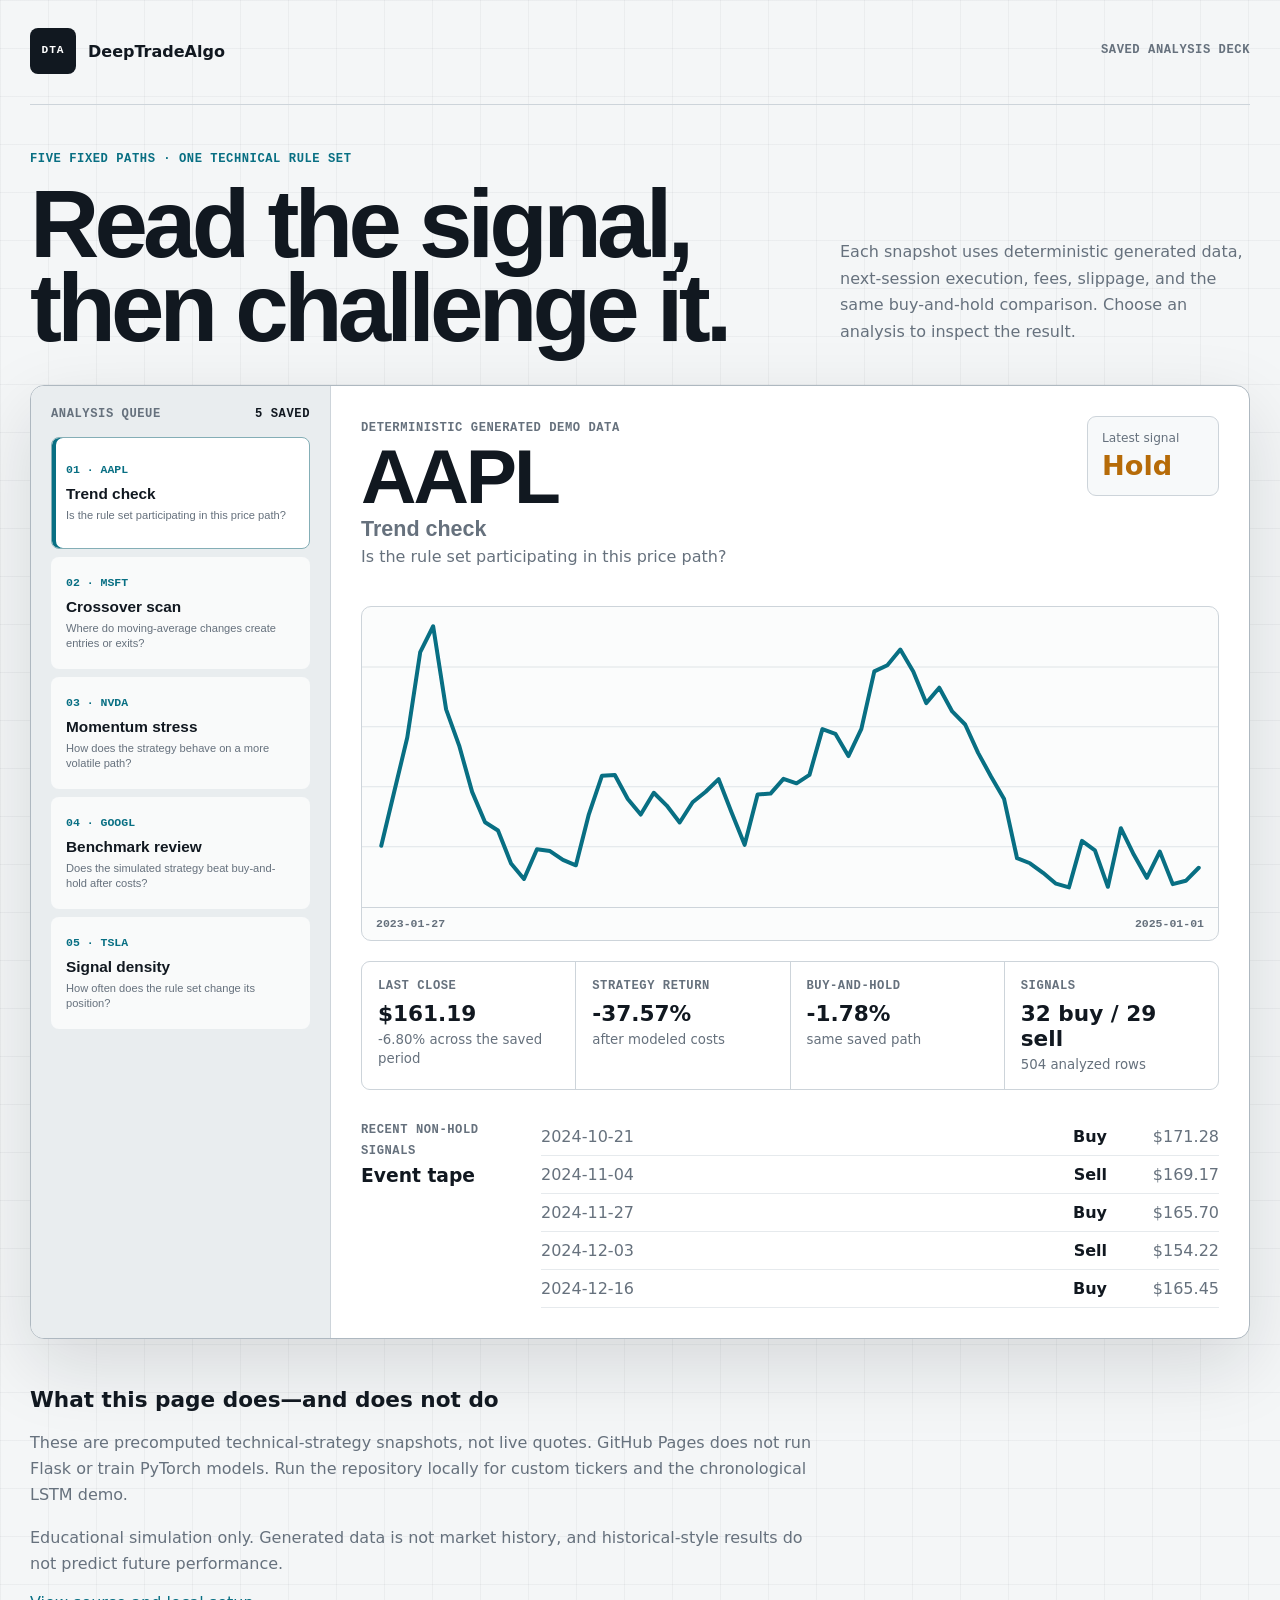
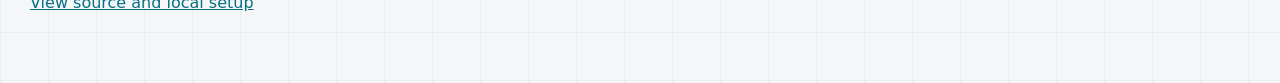
==== docs/demo/index.html @ e8e804de "Add five-analysis Pages demo" ====
<!doctype html>
<html lang="en">
<head>
  <meta charset="utf-8">
  <meta name="viewport" content="width=device-width, initial-scale=1">
  <meta name="description" content="Five saved DeepTradeAlgo technical-analysis snapshots.">
  <title>DeepTradeAlgo · Five saved analyses</title>
  <link rel="stylesheet" href="./styles.css">
  <script src="./app.js" defer></script>
</head>
<body>
  <main class="shell">
    <header class="masthead">
      <a class="brand" href="./" aria-label="DeepTradeAlgo home">
        <span class="brand-mark" aria-hidden="true">DTA</span>
        <span>DeepTradeAlgo</span>
      </a>
      <span class="mode">Saved analysis deck</span>
    </header>

    <section class="hero">
      <div>
        <p class="kicker">Five fixed paths · one technical rule set</p>
        <h1>Read the signal, then challenge it.</h1>
      </div>
      <p class="hero-copy">Each snapshot uses deterministic generated data, next-session execution, fees, slippage, and the same buy-and-hold comparison. Choose an analysis to inspect the result.</p>
    </section>

    <section class="analysis-shell" aria-label="Five saved analyses">
      <nav class="analysis-rail" aria-label="Saved analysis prompts">
        <div class="rail-heading">
          <span>Analysis queue</span>
          <strong>5 saved</strong>
        </div>
        <div id="analysis-list">
          <span class="loading">Loading analyses…</span>
        </div>
      </nav>

      <article class="analysis-panel" aria-live="polite">
        <header class="analysis-header">
          <div>
            <span id="analysis-source" class="data-source">—</span>
            <h2><span id="ticker">—</span> <small id="analysis-title">—</small></h2>
            <p id="analysis-prompt">Loading saved analysis…</p>
          </div>
          <div id="signal" class="signal hold">
            <span>Latest signal</span>
            <strong>—</strong>
          </div>
        </header>

        <div class="chart-wrap">
          <svg id="price-chart" viewBox="0 0 800 280" role="img" aria-labelledby="chart-title chart-description">
            <title id="chart-title">Saved closing-price path</title>
            <desc id="chart-description">A line chart of deterministic generated closing prices.</desc>
            <g class="grid-lines" aria-hidden="true"></g>
            <polyline id="price-line" points=""></polyline>
          </svg>
          <div class="chart-range" aria-hidden="true"><span id="period-start">—</span><span id="period-end">—</span></div>
        </div>

        <dl class="metrics">
          <div><dt>Last close</dt><dd id="last-close">—</dd><small id="price-change">—</small></div>
          <div><dt>Strategy return</dt><dd id="strategy-return">—</dd><small>after modeled costs</small></div>
          <div><dt>Buy-and-hold</dt><dd id="benchmark-return">—</dd><small>same saved path</small></div>
          <div><dt>Signals</dt><dd id="signal-count">—</dd><small id="row-count">—</small></div>
        </dl>

        <section class="event-tape" aria-labelledby="event-heading">
          <div>
            <span>Recent non-hold signals</span>
            <h3 id="event-heading">Event tape</h3>
          </div>
          <ol id="event-list"></ol>
        </section>
      </article>
    </section>

    <section class="method">
      <h2>What this page does—and does not do</h2>
      <p>These are precomputed technical-strategy snapshots, not live quotes. GitHub Pages does not run Flask or train PyTorch models. Run the repository locally for custom tickers and the chronological LSTM demo.</p>
      <p>Educational simulation only. Generated data is not market history, and historical-style results do not predict future performance.</p>
      <a href="https://github.com/gauravsdama/deepTradeAlgo">View source and local setup</a>
    </section>
  </main>
</body>
</html>
---- docs/demo/styles.css ----
:root {
  color-scheme: light;
  --ink: #111820;
  --muted: #66717d;
  --paper: #f4f6f7;
  --surface: #ffffff;
  --line: #cdd4da;
  --cyan: #086f83;
  --cyan-soft: #d7eef2;
  --amber: #b66b08;
  --red: #ad3c35;
  --green: #1d7a50;
  --shadow: 0 26px 74px rgb(17 24 32 / 13%);
}

* { box-sizing: border-box; }

body {
  min-width: 320px;
  margin: 0;
  color: var(--ink);
  background:
    linear-gradient(90deg, rgb(17 24 32 / 4%) 1px, transparent 1px),
    linear-gradient(rgb(17 24 32 / 4%) 1px, transparent 1px),
    var(--paper);
  background-size: 48px 48px;
  font-family: "Avenir Next", Avenir, system-ui, -apple-system, sans-serif;
}

a { color: var(--cyan); }
a:focus-visible, button:focus-visible {
  outline: 3px solid rgb(8 111 131 / 28%);
  outline-offset: 3px;
}

.shell {
  width: min(1220px, calc(100% - 32px));
  margin: 0 auto;
  padding: 28px 0 72px;
}

.masthead, .brand, .hero, .analysis-header, .rail-heading, .chart-range {
  display: flex;
}

.masthead {
  align-items: center;
  justify-content: space-between;
  gap: 20px;
  padding-bottom: 30px;
}

.brand {
  align-items: center;
  gap: 12px;
  color: var(--ink);
  font-weight: 780;
  text-decoration: none;
}

.brand-mark {
  display: grid;
  width: 46px;
  height: 46px;
  place-items: center;
  border-radius: 8px;
  background: var(--ink);
  color: white;
  font: 750 0.7rem/1 ui-monospace, SFMono-Regular, Menlo, monospace;
  letter-spacing: 0.08em;
}

.mode, .kicker, .data-source, dt, .rail-heading, .event-tape > div span {
  color: var(--muted);
  font: 700 0.76rem/1.4 ui-monospace, SFMono-Regular, Menlo, monospace;
  letter-spacing: 0.045em;
  text-transform: uppercase;
}

.hero {
  align-items: end;
  justify-content: space-between;
  gap: 42px;
  padding: 46px 0 36px;
  border-top: 1px solid var(--line);
}

.kicker { margin: 0 0 14px; color: var(--cyan); }
h1, h2, h3, p { margin-top: 0; }
h1 {
  max-width: 760px;
  margin-bottom: 0;
  font-family: "Avenir Next Condensed", "Arial Narrow", sans-serif;
  font-size: clamp(3.2rem, 7.5vw, 7rem);
  font-weight: 750;
  letter-spacing: -0.05em;
  line-height: 0.87;
}

.hero-copy {
  max-width: 410px;
  margin-bottom: 4px;
  color: var(--muted);
  font-size: 1rem;
  line-height: 1.65;
}

.analysis-shell {
  display: grid;
  grid-template-columns: 300px minmax(0, 1fr);
  min-height: 720px;
  overflow: hidden;
  border: 1px solid #aeb8c0;
  border-radius: 14px;
  background: var(--surface);
  box-shadow: var(--shadow);
}

.analysis-rail {
  padding: 20px;
  border-right: 1px solid var(--line);
  background: #e9edef;
}

.rail-heading {
  justify-content: space-between;
  margin-bottom: 14px;
}

.rail-heading strong { color: var(--ink); }

#analysis-list {
  display: grid;
  gap: 8px;
}

.analysis-button {
  width: 100%;
  min-height: 112px;
  border: 1px solid transparent;
  border-radius: 8px;
  padding: 14px;
  color: var(--ink);
  background: rgb(255 255 255 / 72%);
  text-align: left;
  cursor: pointer;
}

.analysis-button span, .analysis-button strong, .analysis-button small {
  display: block;
}

.analysis-button span {
  color: var(--cyan);
  font: 750 0.72rem/1.3 ui-monospace, SFMono-Regular, Menlo, monospace;
}

.analysis-button strong { margin: 7px 0 5px; font-size: 0.96rem; }
.analysis-button small { color: var(--muted); line-height: 1.35; }
.analysis-button:hover, .analysis-button.active {
  border-color: #84aeb6;
  background: var(--surface);
}
.analysis-button.active { box-shadow: inset 4px 0 0 var(--cyan); }

.analysis-panel { padding: 30px; }
.analysis-header {
  align-items: flex-start;
  justify-content: space-between;
  gap: 28px;
}

.analysis-header h2 {
  margin: 4px 0 8px;
  font-family: "Avenir Next Condensed", "Arial Narrow", sans-serif;
  font-size: clamp(2.7rem, 6vw, 5rem);
  letter-spacing: -0.04em;
  line-height: 0.92;
}

.analysis-header h2 small {
  display: block;
  margin-top: 8px;
  color: var(--muted);
  font-family: "Avenir Next", Avenir, sans-serif;
  font-size: 0.28em;
  letter-spacing: 0;
}

.analysis-header p { max-width: 550px; color: var(--muted); }

.signal {
  min-width: 132px;
  border: 1px solid var(--line);
  border-radius: 9px;
  padding: 14px;
  background: #f7f9fa;
}
.signal span { display: block; color: var(--muted); font-size: 0.76rem; }
.signal strong { display: block; margin-top: 5px; font-size: 1.7rem; }
.signal.buy strong { color: var(--green); }
.signal.sell strong { color: var(--red); }
.signal.hold strong { color: var(--amber); }

.chart-wrap {
  margin-top: 24px;
  overflow: hidden;
  border: 1px solid var(--line);
  border-radius: 10px;
  background: #fbfcfc;
}

#price-chart { display: block; width: 100%; height: auto; }
.grid-lines line { stroke: #dfe5e8; stroke-width: 1; }
#price-line {
  fill: none;
  stroke: var(--cyan);
  stroke-linecap: round;
  stroke-linejoin: round;
  stroke-width: 4;
  vector-effect: non-scaling-stroke;
}

.chart-range {
  justify-content: space-between;
  padding: 10px 14px;
  border-top: 1px solid var(--line);
  color: var(--muted);
  font: 650 0.72rem/1 ui-monospace, SFMono-Regular, Menlo, monospace;
}

.metrics {
  display: grid;
  grid-template-columns: repeat(4, minmax(0, 1fr));
  gap: 1px;
  margin: 20px 0;
  overflow: hidden;
  border: 1px solid var(--line);
  border-radius: 9px;
  background: var(--line);
}

.metrics div { padding: 16px; background: var(--surface); }
.metrics dd { margin: 6px 0 3px; font-size: 1.35rem; font-weight: 780; }
.metrics small { color: var(--muted); }

.event-tape {
  display: grid;
  grid-template-columns: 160px minmax(0, 1fr);
  gap: 20px;
  padding-top: 8px;
}
.event-tape h3 { margin: 5px 0 0; }
.event-tape ol { margin: 0; padding: 0; list-style: none; }
.event-tape li {
  display: grid;
  grid-template-columns: 1fr 80px 100px;
  gap: 12px;
  padding: 9px 0;
  border-bottom: 1px solid #e6eaed;
}
.event-tape time, .event-tape span { color: var(--muted); }
.event-tape strong, .event-tape span { text-align: right; }

.method { max-width: 790px; padding-top: 48px; }
.method h2 { font-size: 1.35rem; }
.method p { color: var(--muted); line-height: 1.65; }
.loading, .error { color: var(--muted); line-height: 1.5; }
.error { color: var(--red); }

@media (max-width: 900px) {
  .hero { align-items: flex-start; flex-direction: column; }
  .analysis-shell { grid-template-columns: 1fr; }
  .analysis-rail { border-right: 0; border-bottom: 1px solid var(--line); }
  #analysis-list { grid-template-columns: repeat(5, minmax(180px, 1fr)); overflow-x: auto; }
  .analysis-button { min-height: 124px; }
}

@media (max-width: 650px) {
  .shell { width: min(100% - 20px, 1220px); padding-top: 16px; }
  .mode { max-width: 100px; text-align: right; }
  .hero { padding-top: 28px; }
  .analysis-panel { padding: 22px 16px; }
  .analysis-header { flex-direction: column; }
  .signal { width: 100%; }
  .metrics { grid-template-columns: repeat(2, minmax(0, 1fr)); }
  .event-tape { grid-template-columns: 1fr; }
  .event-tape li { grid-template-columns: 1fr 70px 92px; font-size: 0.86rem; }
}

@media (prefers-reduced-motion: no-preference) {
  .analysis-button { transition: border-color 140ms ease, background-color 140ms ease; }
}
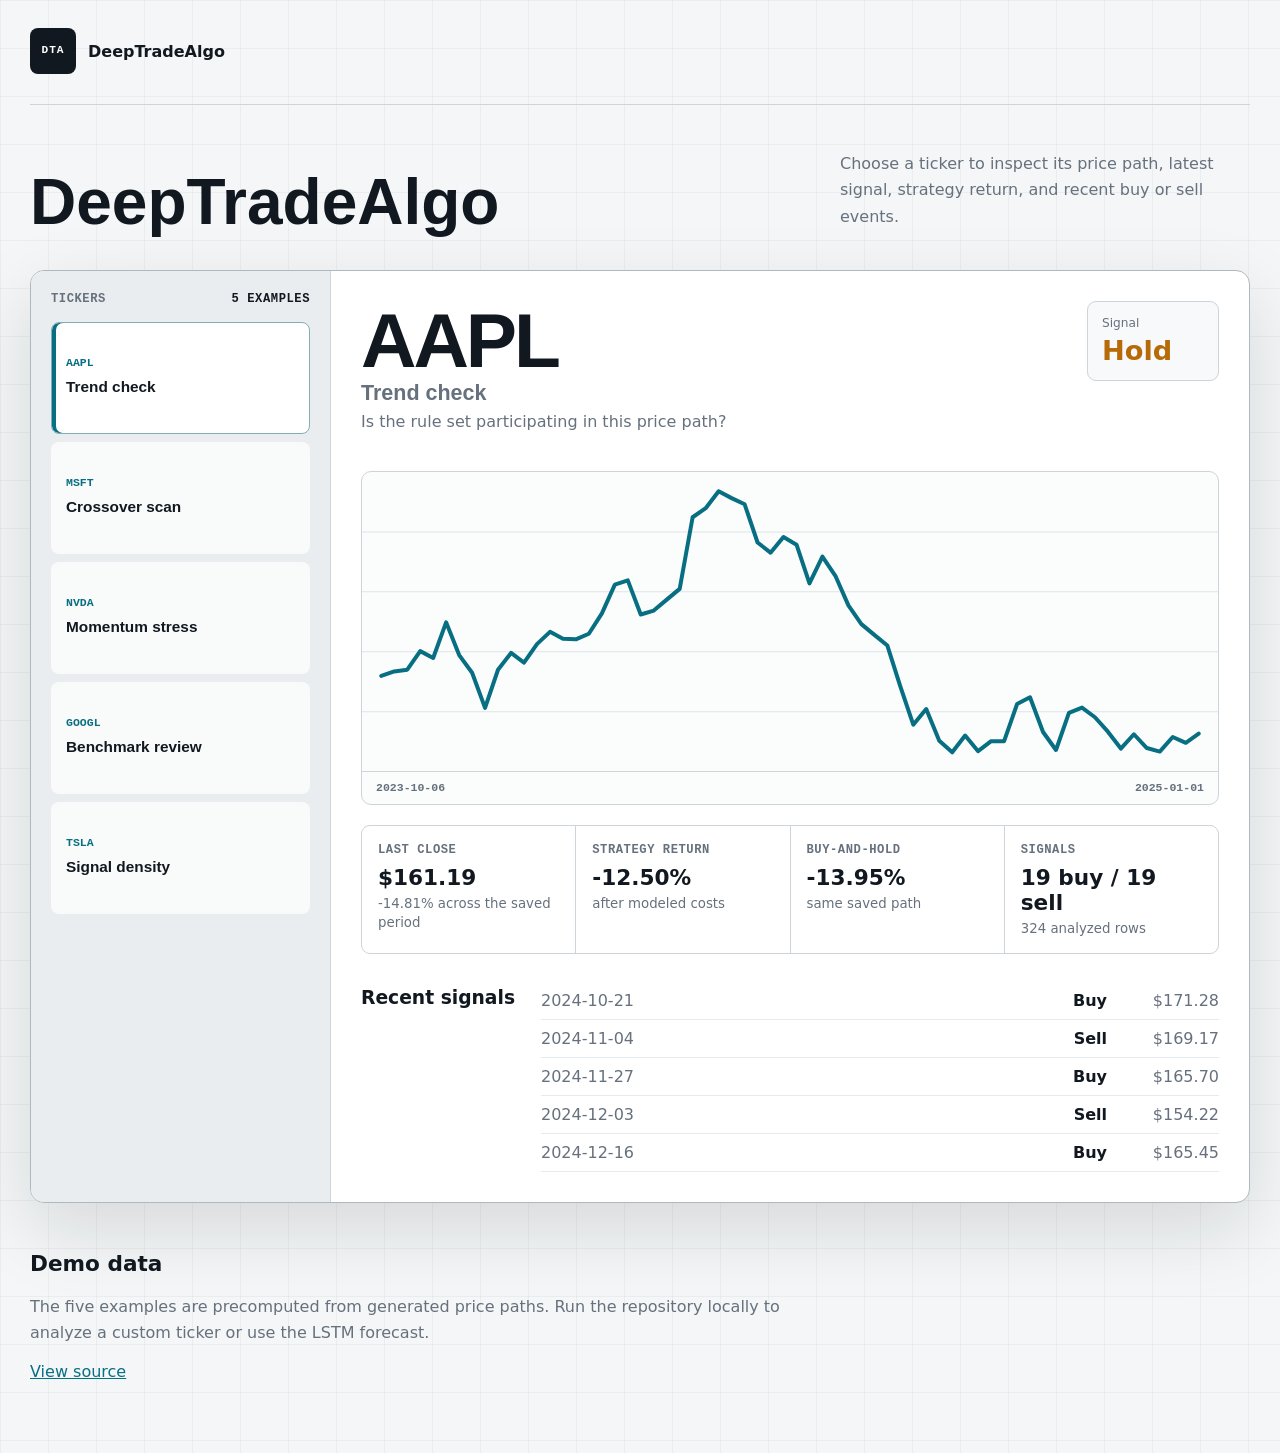
==== commit 501256de: "Harden project and simplify analysis demo" ====
--- a/docs/demo/index.html
+++ b/docs/demo/index.html
@@ -3,8 +3,9 @@
 <head>
   <meta charset="utf-8">
   <meta name="viewport" content="width=device-width, initial-scale=1">
-  <meta name="description" content="Five saved DeepTradeAlgo technical-analysis snapshots.">
-  <title>DeepTradeAlgo · Five saved analyses</title>
+  <meta name="description" content="DeepTradeAlgo technical-analysis demo.">
+  <title>DeepTradeAlgo</title>
+  <link rel="icon" href="data:,">
   <link rel="stylesheet" href="./styles.css">
   <script src="./app.js" defer></script>
 </head>
@@ -15,22 +16,20 @@
         <span class="brand-mark" aria-hidden="true">DTA</span>
         <span>DeepTradeAlgo</span>
       </a>
-      <span class="mode">Saved analysis deck</span>
     </header>
 
     <section class="hero">
       <div>
-        <p class="kicker">Five fixed paths · one technical rule set</p>
-        <h1>Read the signal, then challenge it.</h1>
+        <h1>DeepTradeAlgo</h1>
       </div>
-      <p class="hero-copy">Each snapshot uses deterministic generated data, next-session execution, fees, slippage, and the same buy-and-hold comparison. Choose an analysis to inspect the result.</p>
+      <p class="hero-copy">Choose a ticker to inspect its price path, latest signal, strategy return, and recent buy or sell events.</p>
     </section>
 
     <section class="analysis-shell" aria-label="Five saved analyses">
-      <nav class="analysis-rail" aria-label="Saved analysis prompts">
+      <nav class="analysis-rail" aria-label="Ticker selection">
         <div class="rail-heading">
-          <span>Analysis queue</span>
-          <strong>5 saved</strong>
+          <span>Tickers</span>
+          <strong>5 examples</strong>
         </div>
         <div id="analysis-list">
           <span class="loading">Loading analyses…</span>
@@ -40,12 +39,11 @@
       <article class="analysis-panel" aria-live="polite">
         <header class="analysis-header">
           <div>
-            <span id="analysis-source" class="data-source">—</span>
             <h2><span id="ticker">—</span> <small id="analysis-title">—</small></h2>
             <p id="analysis-prompt">Loading saved analysis…</p>
           </div>
           <div id="signal" class="signal hold">
-            <span>Latest signal</span>
+            <span>Signal</span>
             <strong>—</strong>
           </div>
         </header>
@@ -69,8 +67,7 @@
 
         <section class="event-tape" aria-labelledby="event-heading">
           <div>
-            <span>Recent non-hold signals</span>
-            <h3 id="event-heading">Event tape</h3>
+            <h3 id="event-heading">Recent signals</h3>
           </div>
           <ol id="event-list"></ol>
         </section>
@@ -78,10 +75,9 @@
     </section>
 
     <section class="method">
-      <h2>What this page does—and does not do</h2>
-      <p>These are precomputed technical-strategy snapshots, not live quotes. GitHub Pages does not run Flask or train PyTorch models. Run the repository locally for custom tickers and the chronological LSTM demo.</p>
-      <p>Educational simulation only. Generated data is not market history, and historical-style results do not predict future performance.</p>
-      <a href="https://github.com/gauravsdama/deepTradeAlgo">View source and local setup</a>
+      <h2>Demo data</h2>
+      <p>The five examples are precomputed from generated price paths. Run the repository locally to analyze a custom ticker or use the LSTM forecast.</p>
+      <a href="https://github.com/gauravsdama/deepTradeAlgo">View source</a>
     </section>
   </main>
 </body>
--- a/docs/demo/styles.css
+++ b/docs/demo/styles.css
@@ -91,10 +91,10 @@
   max-width: 760px;
   margin-bottom: 0;
   font-family: "Avenir Next Condensed", "Arial Narrow", sans-serif;
-  font-size: clamp(3.2rem, 7.5vw, 7rem);
+  font-size: clamp(2.4rem, 5vw, 4rem);
   font-weight: 750;
-  letter-spacing: -0.05em;
-  line-height: 0.87;
+  letter-spacing: 0;
+  line-height: 1;
 }
 
 .hero-copy {
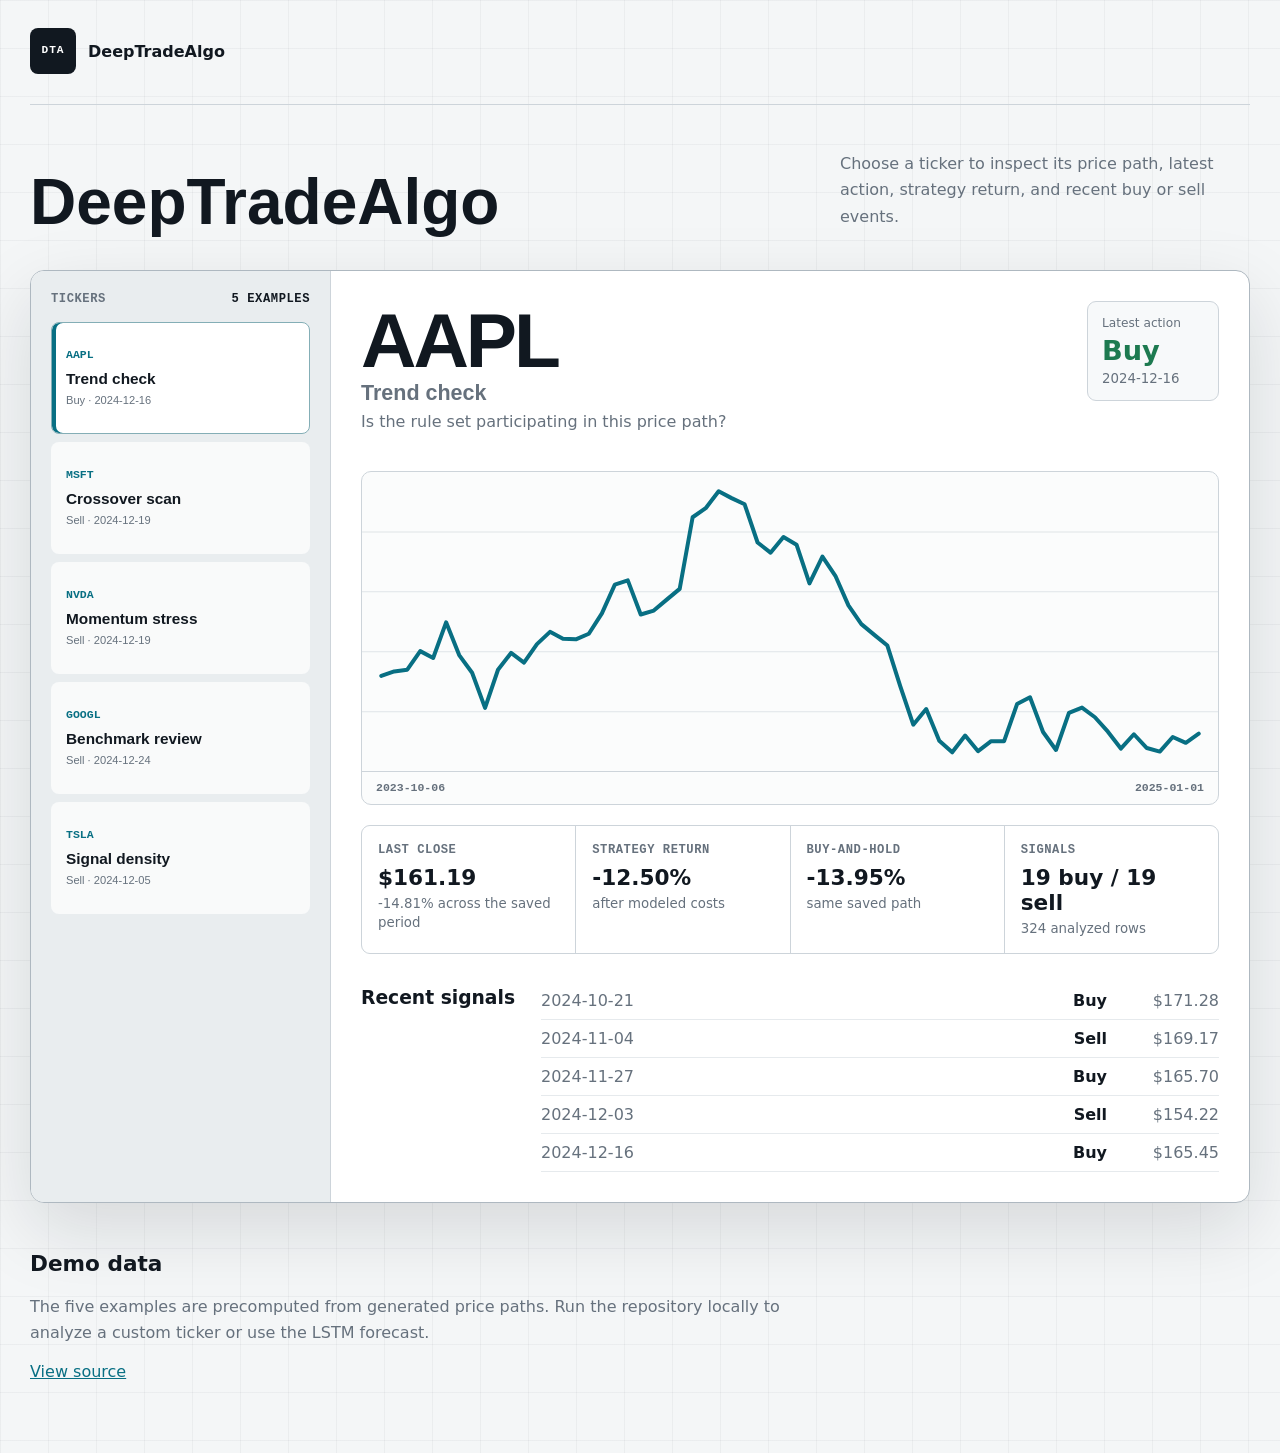
==== commit 98b20ce6: "Show actionable signals in static demo" ====
--- a/docs/demo/index.html
+++ b/docs/demo/index.html
@@ -22,7 +22,7 @@
       <div>
         <h1>DeepTradeAlgo</h1>
       </div>
-      <p class="hero-copy">Choose a ticker to inspect its price path, latest signal, strategy return, and recent buy or sell events.</p>
+      <p class="hero-copy">Choose a ticker to inspect its price path, latest action, strategy return, and recent buy or sell events.</p>
     </section>
 
     <section class="analysis-shell" aria-label="Five saved analyses">
@@ -42,9 +42,10 @@
             <h2><span id="ticker">—</span> <small id="analysis-title">—</small></h2>
             <p id="analysis-prompt">Loading saved analysis…</p>
           </div>
-          <div id="signal" class="signal hold">
-            <span>Signal</span>
+          <div id="signal" class="signal">
+            <span>Latest action</span>
             <strong>—</strong>
+            <small id="signal-date">—</small>
           </div>
         </header>
 
--- a/docs/demo/styles.css
+++ b/docs/demo/styles.css
@@ -163,7 +163,10 @@
 }
 .analysis-button.active { box-shadow: inset 4px 0 0 var(--cyan); }
 
-.analysis-panel { padding: 30px; }
+.analysis-panel {
+  min-width: 0;
+  padding: 30px;
+}
 .analysis-header {
   align-items: flex-start;
   justify-content: space-between;
@@ -198,9 +201,10 @@
 }
 .signal span { display: block; color: var(--muted); font-size: 0.76rem; }
 .signal strong { display: block; margin-top: 5px; font-size: 1.7rem; }
+.signal small { display: block; margin-top: 5px; color: var(--muted); }
 .signal.buy strong { color: var(--green); }
 .signal.sell strong { color: var(--red); }
-.signal.hold strong { color: var(--amber); }
+.signal.no-action strong { color: var(--amber); }
 
 .chart-wrap {
   margin-top: 24px;
@@ -270,7 +274,7 @@
 
 @media (max-width: 900px) {
   .hero { align-items: flex-start; flex-direction: column; }
-  .analysis-shell { grid-template-columns: 1fr; }
+  .analysis-shell { grid-template-columns: minmax(0, 1fr); }
   .analysis-rail { border-right: 0; border-bottom: 1px solid var(--line); }
   #analysis-list { grid-template-columns: repeat(5, minmax(180px, 1fr)); overflow-x: auto; }
   .analysis-button { min-height: 124px; }
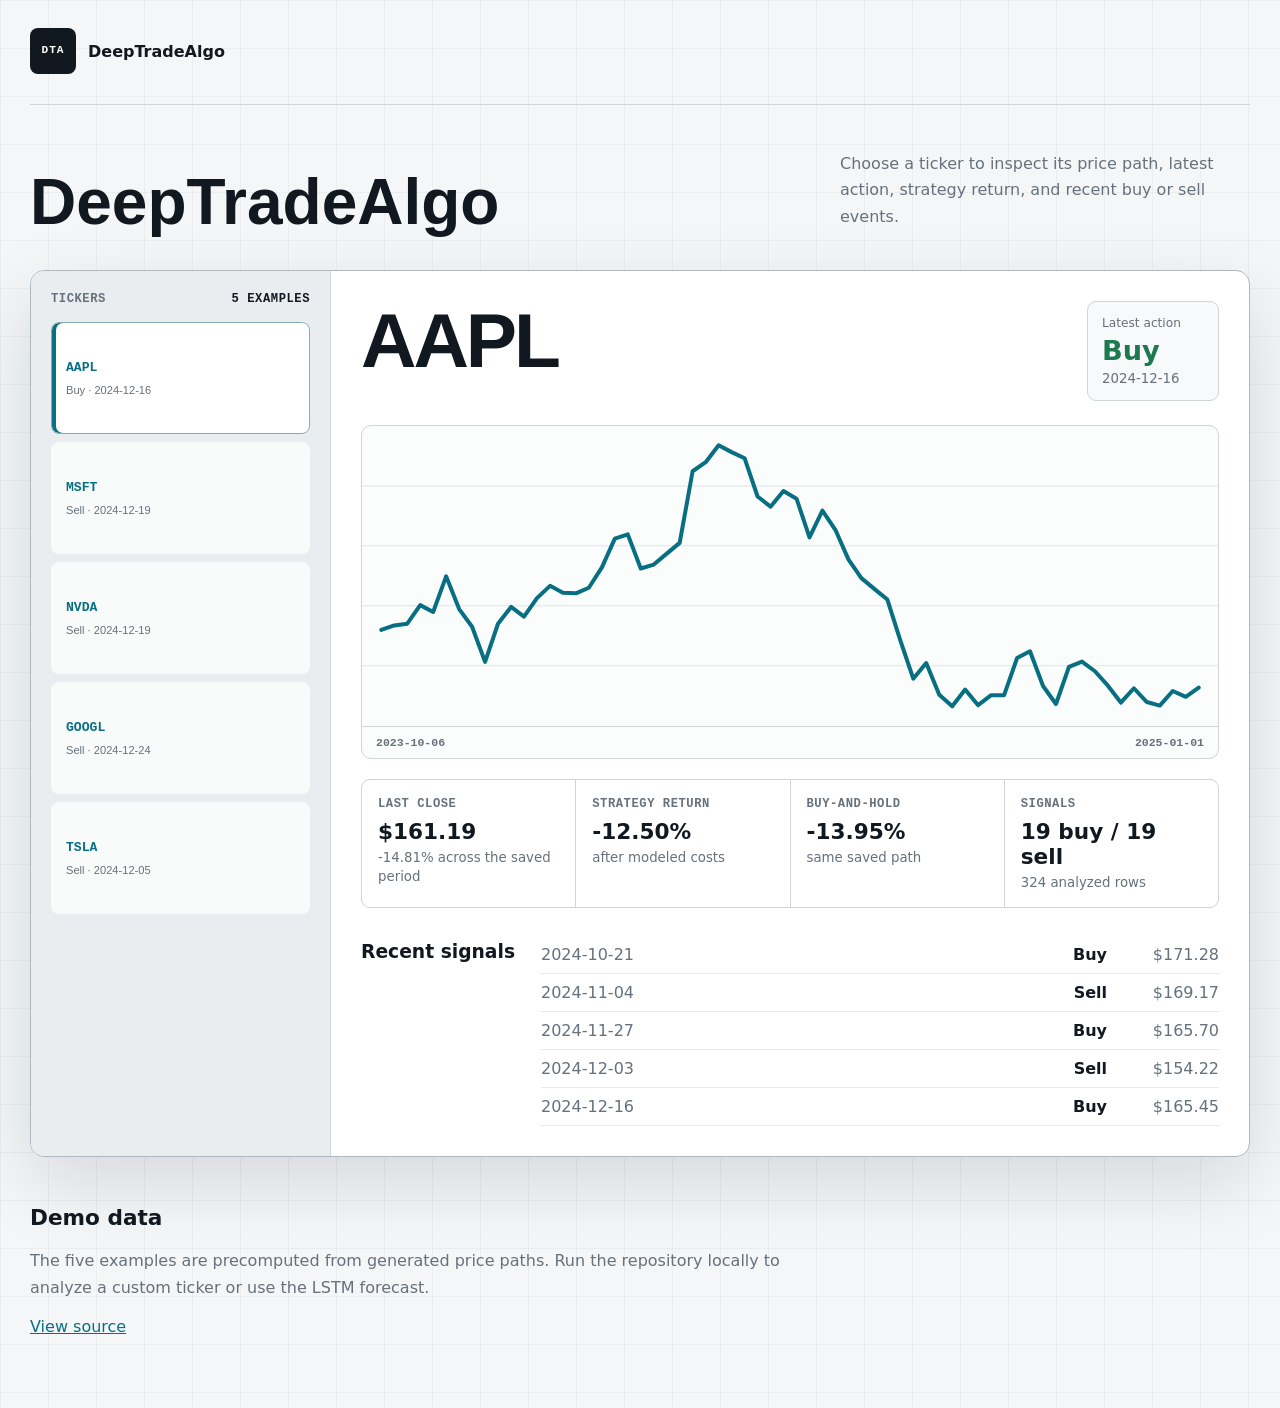
==== commit 4e7d0f07: "Remove artificial ticker scenarios" ====
--- a/docs/demo/index.html
+++ b/docs/demo/index.html
@@ -39,8 +39,7 @@
       <article class="analysis-panel" aria-live="polite">
         <header class="analysis-header">
           <div>
-            <h2><span id="ticker">—</span> <small id="analysis-title">—</small></h2>
-            <p id="analysis-prompt">Loading saved analysis…</p>
+            <h2 id="ticker">—</h2>
           </div>
           <div id="signal" class="signal">
             <span>Latest action</span>
--- a/docs/demo/styles.css
+++ b/docs/demo/styles.css
@@ -146,16 +146,15 @@
   cursor: pointer;
 }
 
-.analysis-button span, .analysis-button strong, .analysis-button small {
+.analysis-button strong, .analysis-button small {
   display: block;
 }
 
-.analysis-button span {
+.analysis-button strong {
+  margin-bottom: 7px;
   color: var(--cyan);
-  font: 750 0.72rem/1.3 ui-monospace, SFMono-Regular, Menlo, monospace;
-}
-
-.analysis-button strong { margin: 7px 0 5px; font-size: 0.96rem; }
+  font: 750 0.82rem/1.3 ui-monospace, SFMono-Regular, Menlo, monospace;
+}
 .analysis-button small { color: var(--muted); line-height: 1.35; }
 .analysis-button:hover, .analysis-button.active {
   border-color: #84aeb6;
@@ -180,17 +179,6 @@
   letter-spacing: -0.04em;
   line-height: 0.92;
 }
-
-.analysis-header h2 small {
-  display: block;
-  margin-top: 8px;
-  color: var(--muted);
-  font-family: "Avenir Next", Avenir, sans-serif;
-  font-size: 0.28em;
-  letter-spacing: 0;
-}
-
-.analysis-header p { max-width: 550px; color: var(--muted); }
 
 .signal {
   min-width: 132px;
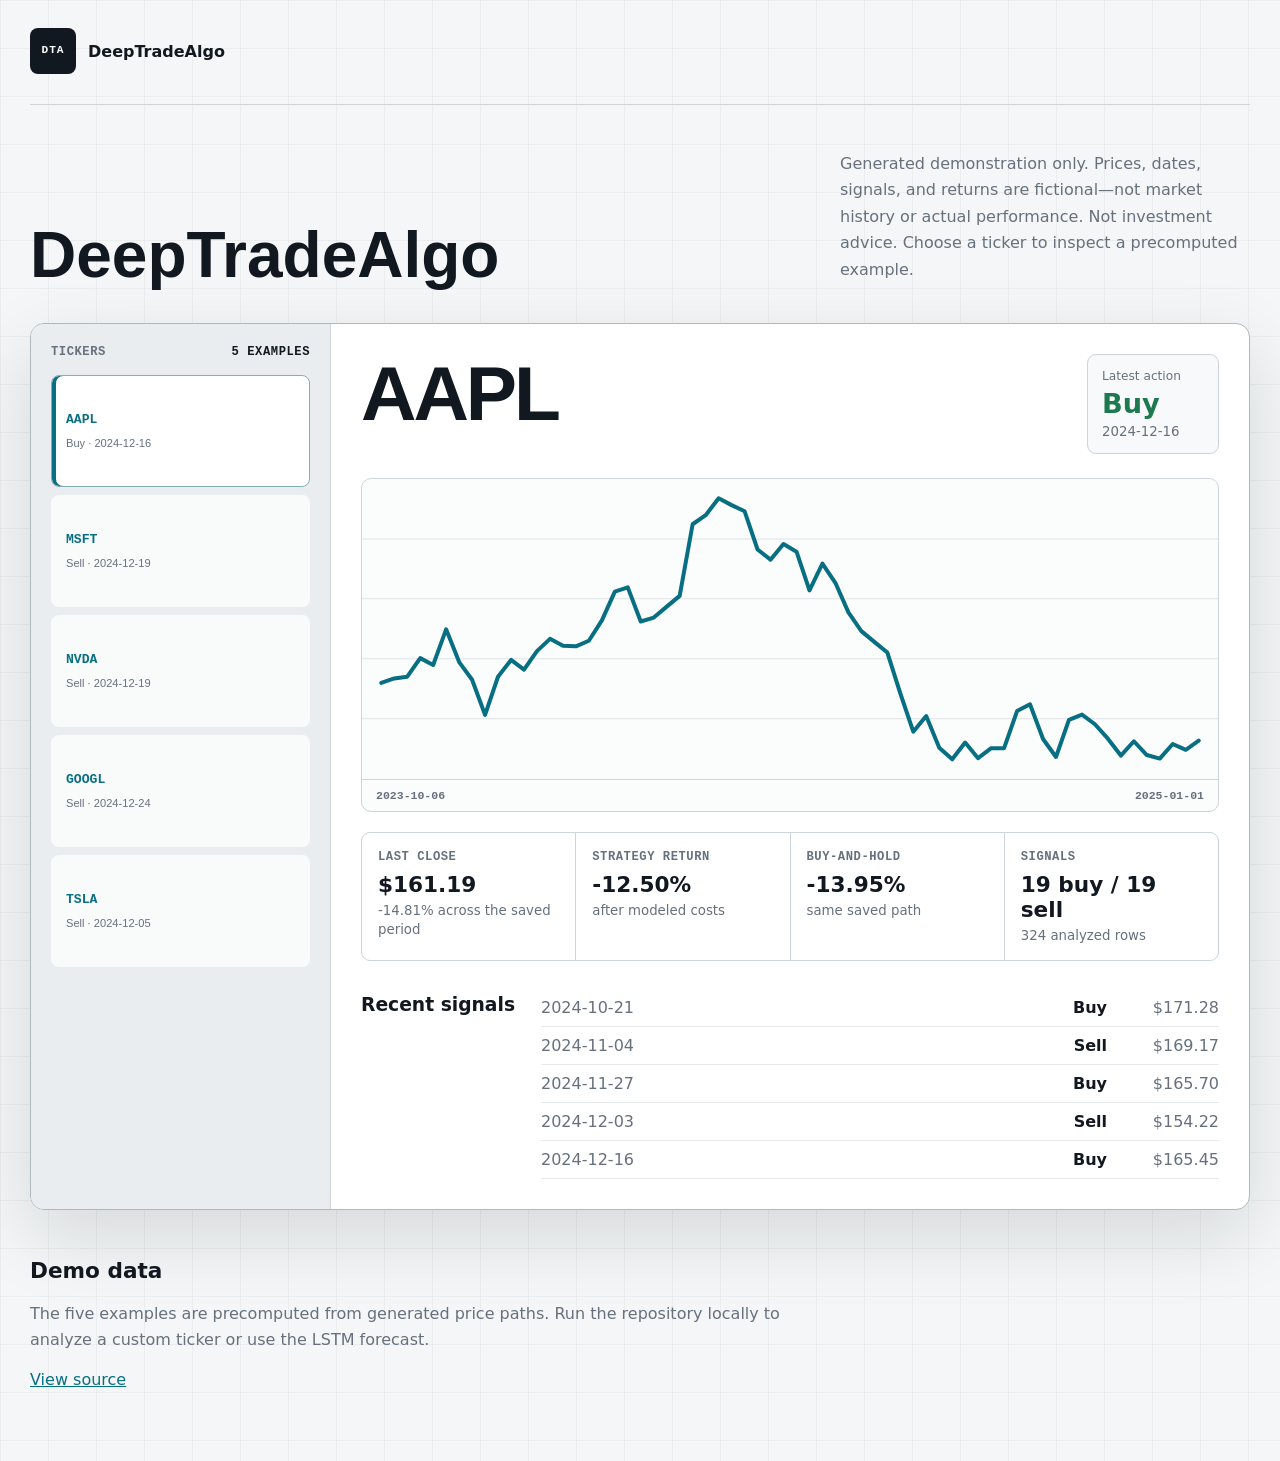
==== commit 3b79deb1: "Restore release health and clarify demo boundary" ====
--- a/docs/demo/index.html
+++ b/docs/demo/index.html
@@ -3,7 +3,7 @@
 <head>
   <meta charset="utf-8">
   <meta name="viewport" content="width=device-width, initial-scale=1">
-  <meta name="description" content="DeepTradeAlgo technical-analysis demo.">
+  <meta name="description" content="DeepTradeAlgo static demonstration using fictional, generated price paths and precomputed results.">
   <title>DeepTradeAlgo</title>
   <link rel="icon" href="data:,">
   <link rel="stylesheet" href="./styles.css">
@@ -22,7 +22,7 @@
       <div>
         <h1>DeepTradeAlgo</h1>
       </div>
-      <p class="hero-copy">Choose a ticker to inspect its price path, latest action, strategy return, and recent buy or sell events.</p>
+      <p class="hero-copy">Generated demonstration only. Prices, dates, signals, and returns are fictional—not market history or actual performance. Not investment advice. Choose a ticker to inspect a precomputed example.</p>
     </section>
 
     <section class="analysis-shell" aria-label="Five saved analyses">
